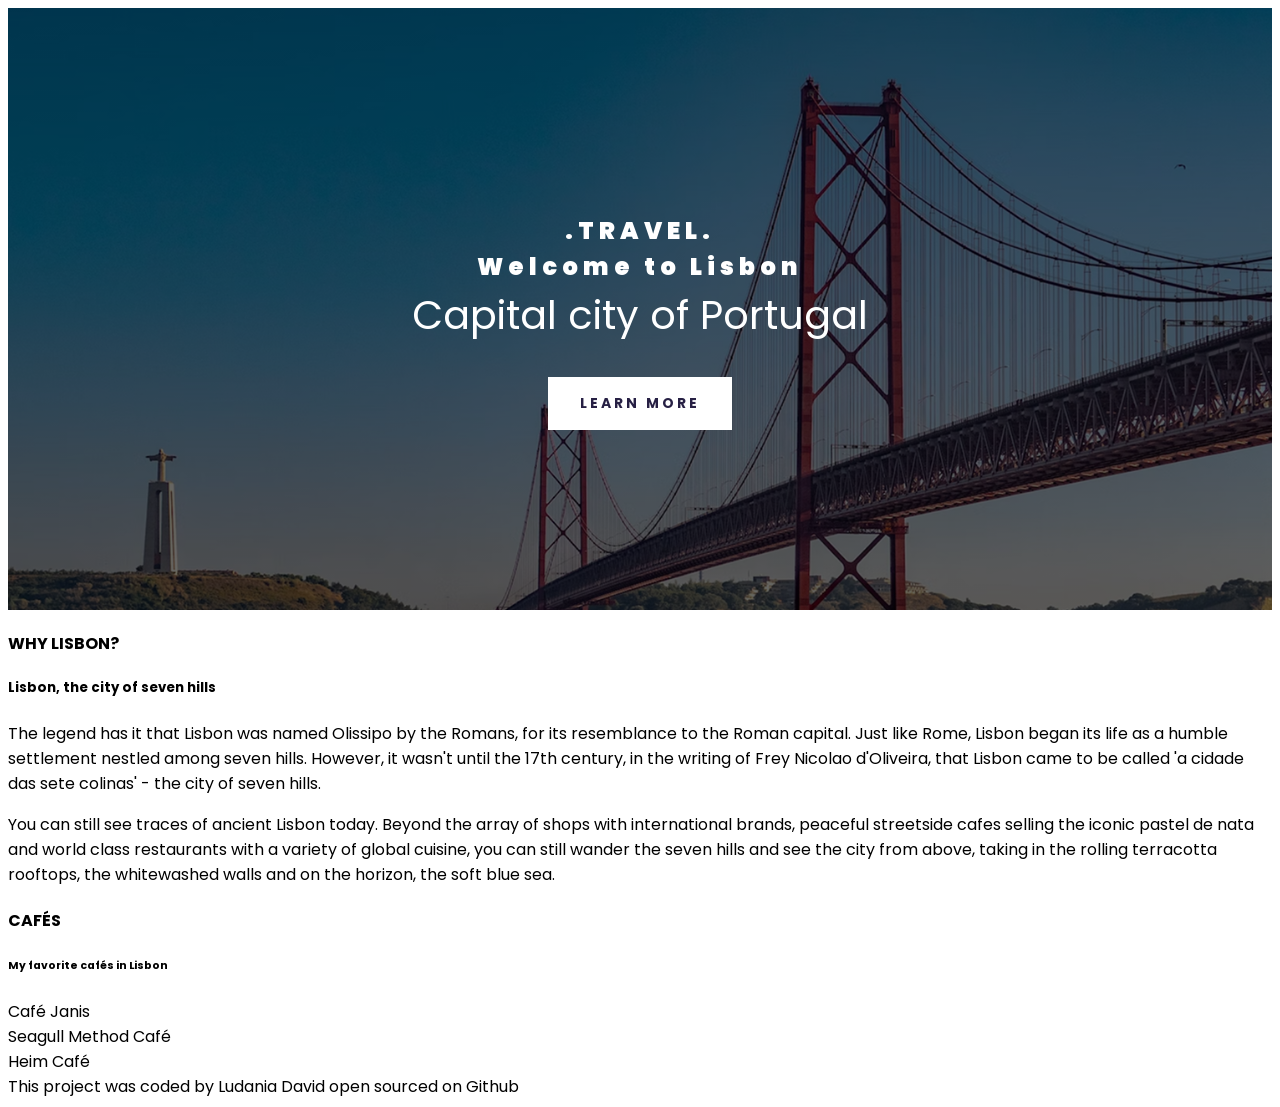
==== index.html @ 280c7b2f "header html and css" ====
<!doctype html>
<html lang="en">
  <head>
    <meta charset="UTF-8" />
    <meta name="viewport" content="width=device-width, initial-scale=1.0" />
    <link rel="preconnect" href="https://fonts.googleapis.com" />
    <link rel="preconnect" href="https://fonts.gstatic.com" crossorigin />
    <link
      href="https://fonts.googleapis.com/css2?family=Lobster+Two:ital,wght@0,400;0,700;1,400;1,700&family=Playfair+Display:ital,wght@0,400..900;1,400..900&family=Poppins:ital,wght@0,100;0,200;0,300;0,400;0,500;0,600;0,700;0,800;0,900;1,100;1,200;1,300;1,400;1,500;1,600;1,700;1,800;1,900&family=Roboto:ital,wght@0,100..900;1,100..900&display=swap"
      rel="stylesheet"
    />
    <link rel="stylesheet" href="src/styles.css" type="text/css" />
    <title>Travel to Porto</title>
  </head>
  <body>
    <div class="container">
      <header>
        <img src="" alt="" />
        <h2>.TRAVEL.</h2>
        <h1>Welcome to Lisbon</h1>
        <h3>Capital city of Portugal</h3>
        <a href="#more">LEARN MORE</a>
      </header>

      <div class="informations">
        <div class="information-img"></div>
        <h4>WHY LISBON?</h4>
        <h5>Lisbon, the city of seven hills</h5>
        <p>
          The legend has it that Lisbon was named Olissipo by the Romans, for
          its resemblance to the Roman capital. Just like Rome, Lisbon began its
          life as a humble settlement nestled among seven hills. However, it
          wasn't until the 17th century, in the writing of Frey Nicolao
          d'Oliveira, that Lisbon came to be called 'a cidade das sete colinas'
          - the city of seven hills.
        </p>
        <p>
          You can still see traces of ancient Lisbon today. Beyond the array of
          shops with international brands, peaceful streetside cafes selling the
          iconic pastel de nata and world class restaurants with a variety of
          global cuisine, you can still wander the seven hills and see the city
          from above, taking in the rolling terracotta rooftops, the whitewashed
          walls and on the horizon, the soft blue sea.
        </p>
      </div>
      <div class="places">
        <h4>CAFÉS</h4>
        <h6>My favorite cafés in Lisbon</h6>
        <div class="card">Café Janis</div>
        <div class="card">Seagull Method Café</div>
        <div class="card">Heim Café</div>
      </div>
      <footer>
        This project was coded by Ludania David
        <a href="https://github.com/Ludania-prog/Travel-project"></a> open
        sourced on Github
      </footer>
    </div>
  </body>
</html>
---- src/styles.css ----
body {
  font-family: "Poppins", sans-serif;
}

.container {
  max-width: 1400px;
  margin: 0 auto;
}

header {
  background-image:
    linear-gradient(rgba(0, 0, 0, 0.6), rgba(0, 0, 0, 0.6)),
    url("images/headerimg.png");
  background-repeat: no-repeat;
  background-size: cover;
  color: white;
  text-align: center;
  padding: 180px;
}

header h2 {
  font-weight: 900;
  font-size: 24px;
  line-height: 1.5;
  letter-spacing: 5px;
  text-align: center;
  margin: 0;
}

header h1 {
  font-weight: 900;
  font-size: 24px;
  line-height: 1.5;
  letter-spacing: 5px;
  text-align: center;
  margin: 0;
}

header h3 {
  font-weight: 400;
  font-style: Regular;
  font-size: 40px;
  line-height: 1.5;
  letter-spacing: 0%;
  text-align: center;
  margin: 0;
}
header a {
  font-weight: 700;
  font-size: 14px;
  line-height: 1.5;

  text-align: center;
  letter-spacing: 3px;
  margin-top: 32px;
  display: inline-block;
  background: white;
  text-decoration: none;
  color: #272044;
  padding: 16px 32px;
}

@media (max-width: 800px) {
  header {
    padding: 60px 0;
  }
  header h1 {
    font-size: 48px;
  }
  header h3 {
    font-size: 20px;
  }

  header h2 {
    font-size: 12px;
  }
}
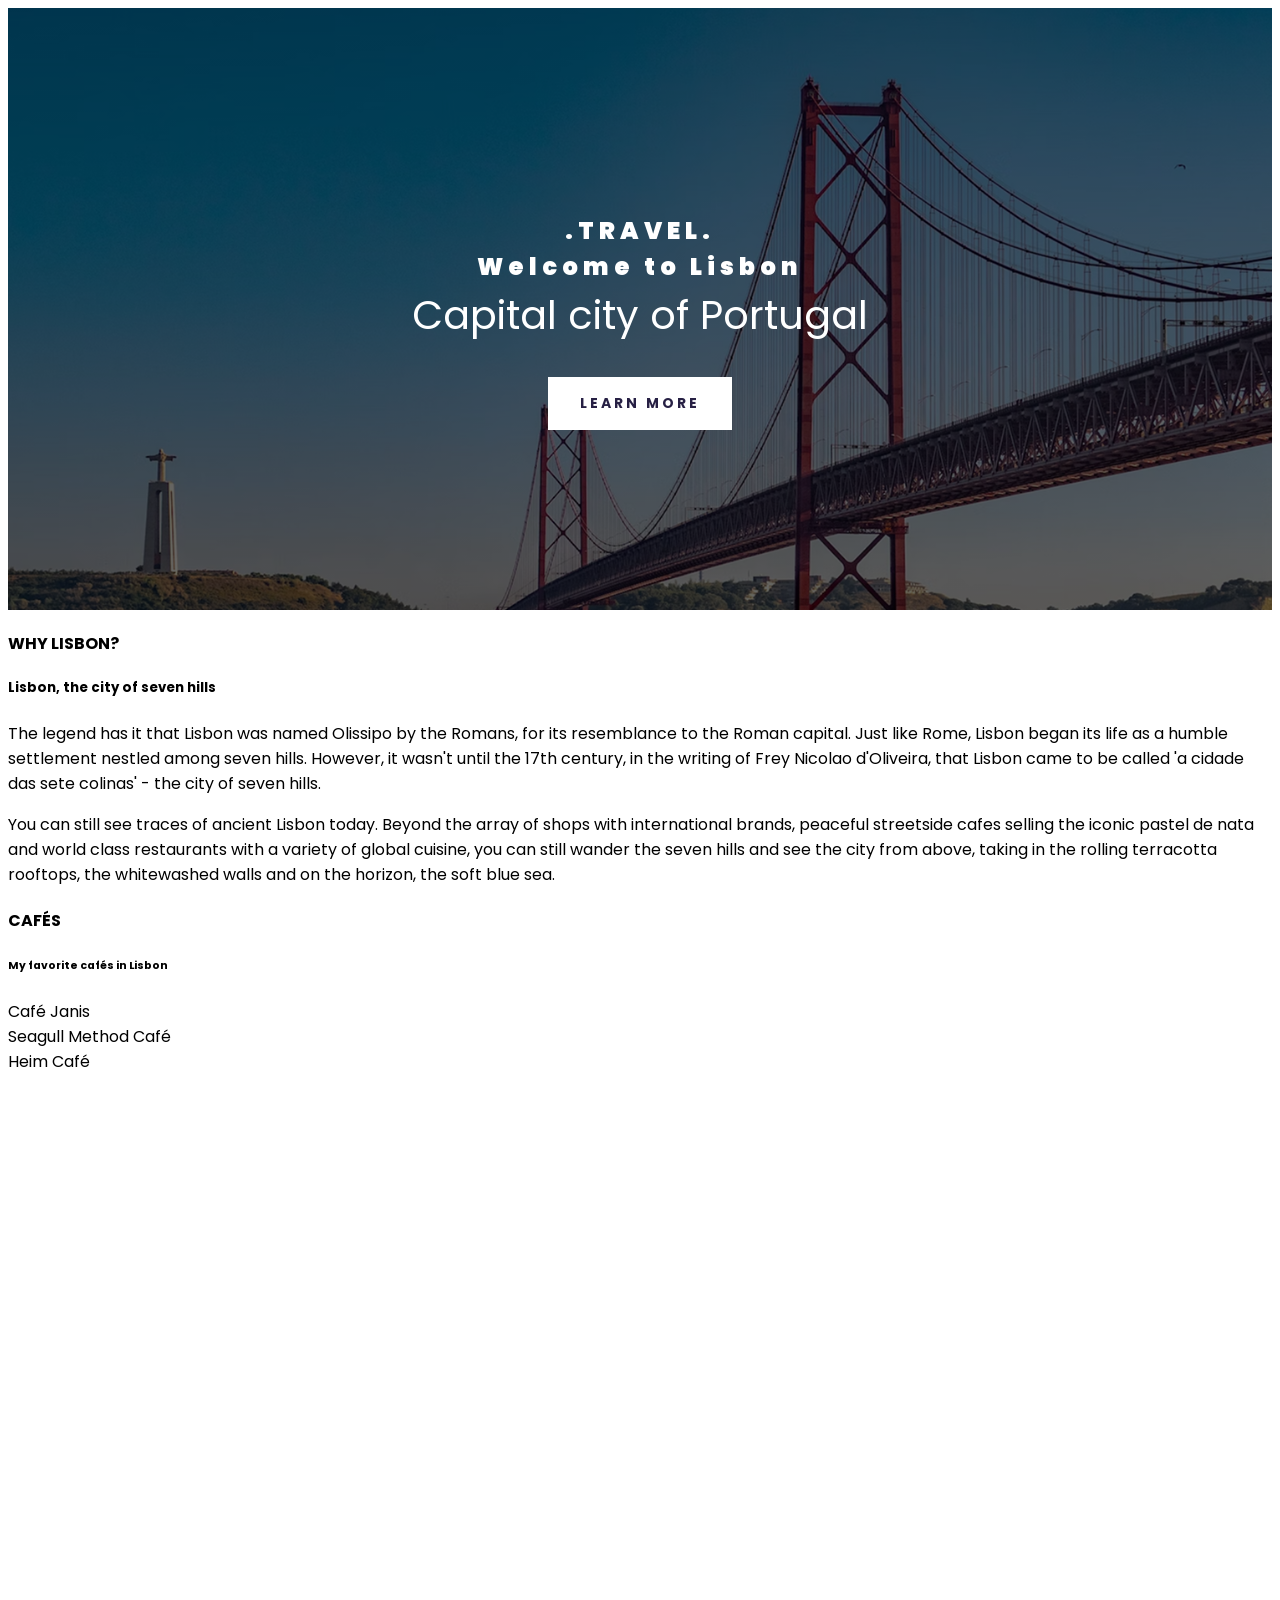
==== commit 7b6b97eb: "addes the footer" ====
--- a/index.html
+++ b/index.html
@@ -51,9 +51,52 @@
         <div class="card">Heim Café</div>
       </div>
       <footer>
-        This project was coded by Ludania David
-        <a href="https://github.com/Ludania-prog/Travel-project"></a> open
-        sourced on Github
+        <section>
+          <div>
+            <h3>More about Lisbon</h3>
+            <ul>
+              <li>
+                <a
+                  href="https://www.aeroportolisboa.pt/pt/lis/home"
+                  target="_blank"
+                  rel="noopener noreferrer"
+                ></a>
+                Lisbon Airport website
+              </li>
+              <li>
+                <a
+                  href="https://www.google.com/maps/search/Lisbon,Portugal"
+                  target="_blank"
+                  rel="noopener noreferrer"
+                ></a>
+                Map of Lisbon
+              </li>
+              <li>
+                <a href="https://www.metrolisboa.pt/en/buy/"></a>Public
+                transport map
+              </li>
+            </ul>
+          </div>
+          <div>
+            <h3>About me</h3>
+            <p>
+              Hi! My name is Ludania and I've been living in Lisbon for several
+              years. I'm very fond of the city. I created this page as part of a
+              project for SheCodes Responsive to develop my coding skills.
+            </p>
+          </div>
+          <div>
+            <h3>About this website</h3>
+            <p>
+              I created this page as part of a project for SheCodes Responsive
+              to develop my coding skills.
+            </p>
+          </div>
+
+          This project was coded by Ludania David
+          <a href="https://github.com/Ludania-prog/Travel-project"></a> open
+          sourced on Github
+        </section>
       </footer>
     </div>
   </body>
--- a/src/styles.css
+++ b/src/styles.css
@@ -5,6 +5,10 @@
 .container {
   max-width: 1400px;
   margin: 0 auto;
+}
+.grid {
+  display: grid;
+  grid-template-columns: 1fr 2fr 2fr;
 }
 
 header {
@@ -60,7 +64,52 @@
   padding: 16px 32px;
 }
 
-@media (max-width: 800px) {
+section {
+  max-width: 1200px;
+  margin: 0 auto;
+}
+
+footer {
+  color: white;
+  background-image: linear-gradient(
+      rgba(39, 32, 68, 0.9),
+      rgba(39, 32, 68, 0.9)
+    )
+    url("/src/images/footerimg.png");
+  background-repeat: no-repeat;
+  background-size: cover;
+  padding: 100px 0;
+}
+
+footer h3 {
+  font-weight: 700;
+  font-style: Bold;
+  font-size: 20px;
+  line-height: 1.5;
+}
+footer p {
+  font-weight: 400;
+  font-size: 16px;
+  line-height: 100%;
+  opacity: 0.9;
+  margin: 28px;
+}
+
+footer ul {
+  padding: 0;
+}
+
+footer li {
+  list-style: none;
+  margin: 0;
+  padding: 0;
+}
+footer a {
+  color: white;
+  opacity: 0.7;
+}
+
+@media (max-width: 960px) {
   header {
     padding: 60px 0;
   }
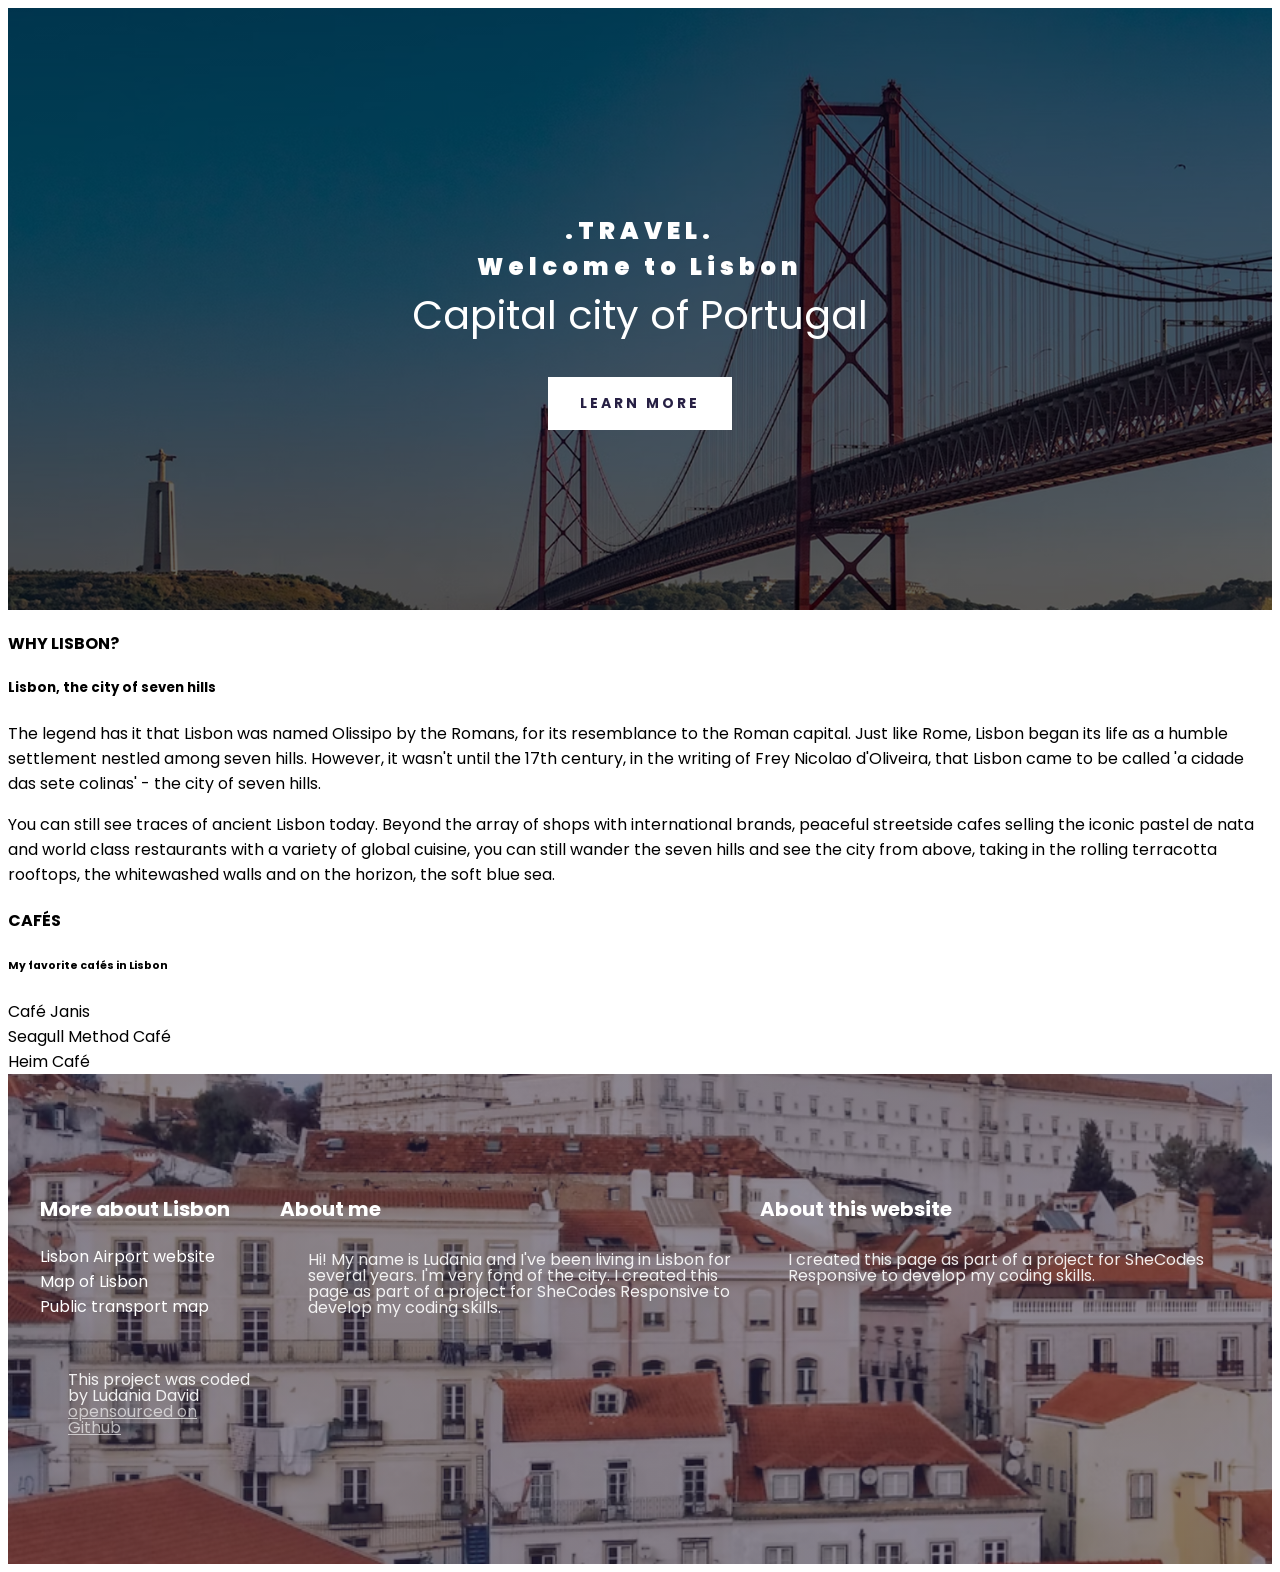
==== commit 50c6cad5: "added a footer" ====
--- a/index.html
+++ b/index.html
@@ -51,7 +51,7 @@
         <div class="card">Heim Café</div>
       </div>
       <footer>
-        <section>
+        <section class="grid">
           <div>
             <h3>More about Lisbon</h3>
             <ul>
@@ -93,9 +93,12 @@
             </p>
           </div>
 
-          This project was coded by Ludania David
-          <a href="https://github.com/Ludania-prog/Travel-project"></a> open
-          sourced on Github
+          <p>
+            This project was coded by Ludania David
+            <a href="https://github.com/Ludania-prog/Travel-project"
+              >opensourced on Github</a
+            >
+          </p>
         </section>
       </footer>
     </div>
--- a/src/styles.css
+++ b/src/styles.css
@@ -71,11 +71,9 @@
 
 footer {
   color: white;
-  background-image: linear-gradient(
-      rgba(39, 32, 68, 0.9),
-      rgba(39, 32, 68, 0.9)
-    )
-    url("/src/images/footerimg.png");
+  background-image:
+    linear-gradient(rgba(39, 32, 68, 0.5), rgba(39, 32, 68, 0.5)),
+    url("images/footerimg.png");
   background-repeat: no-repeat;
   background-size: cover;
   padding: 100px 0;
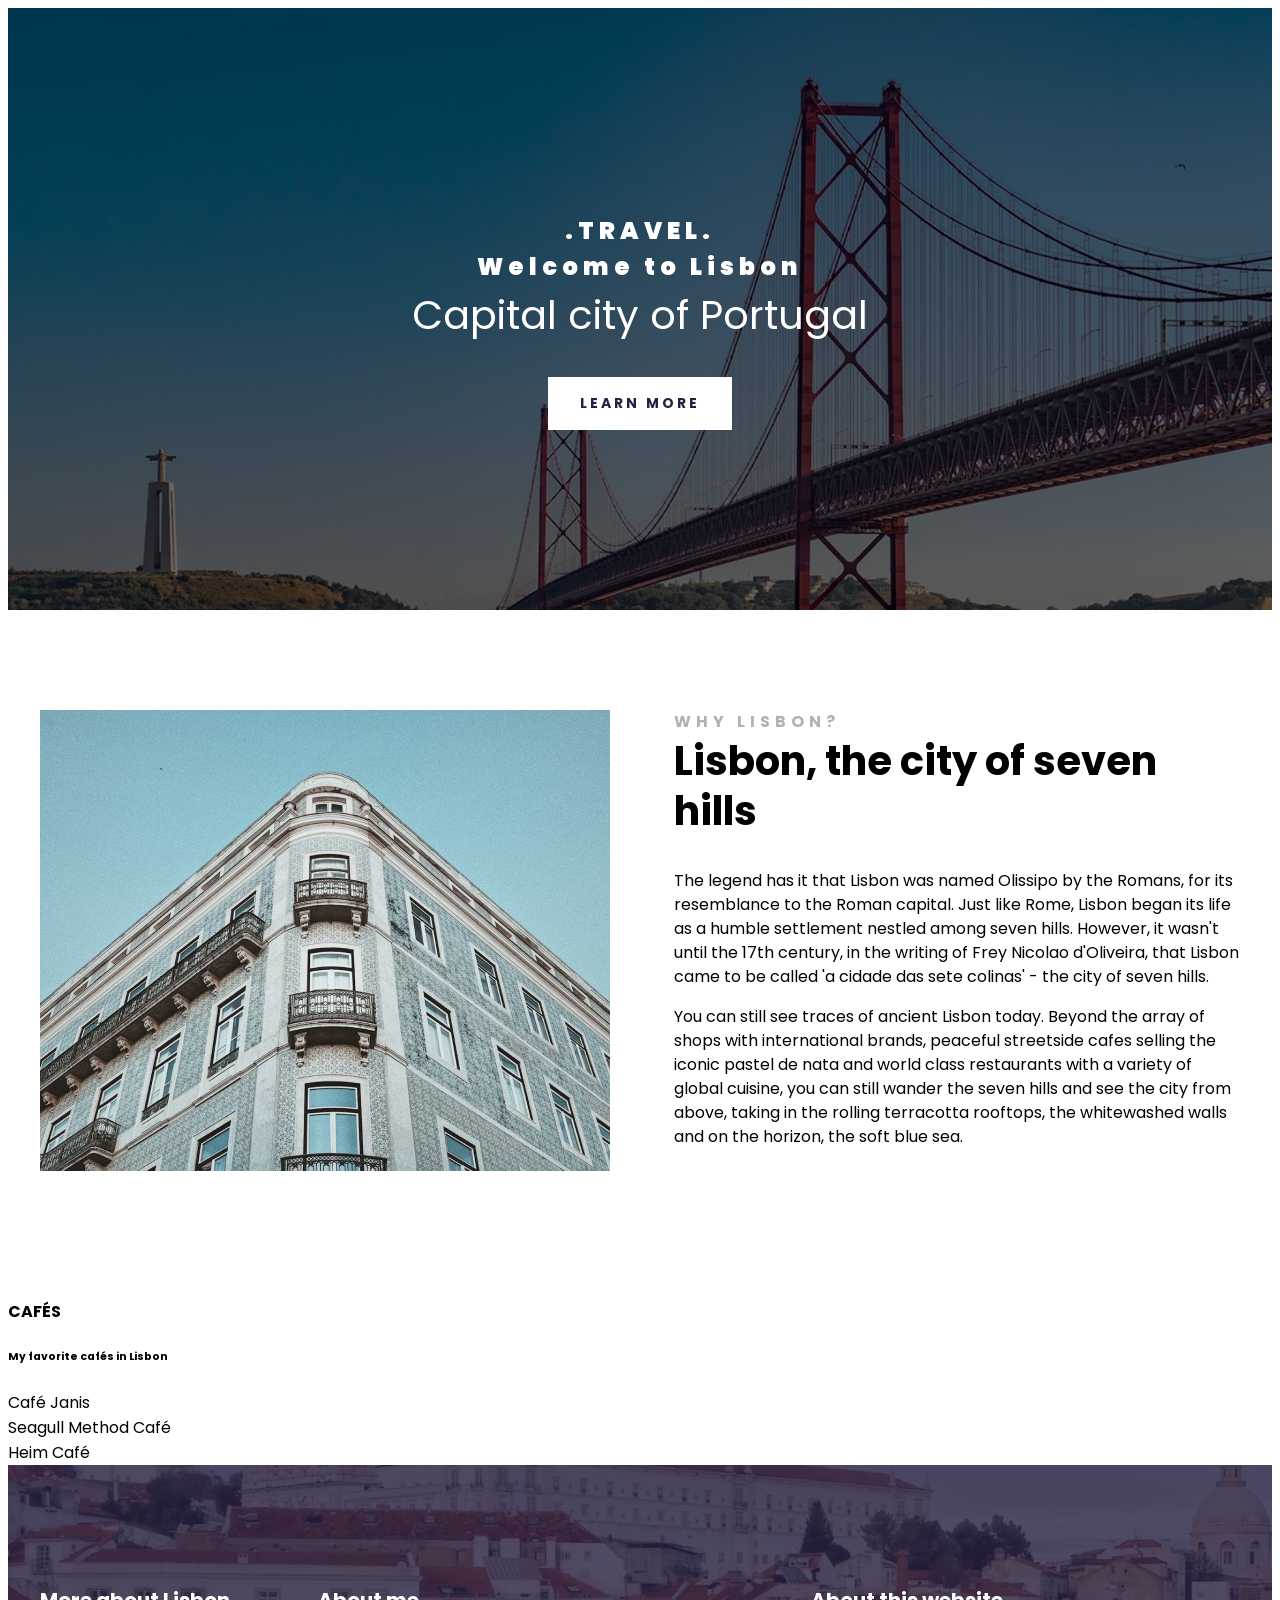
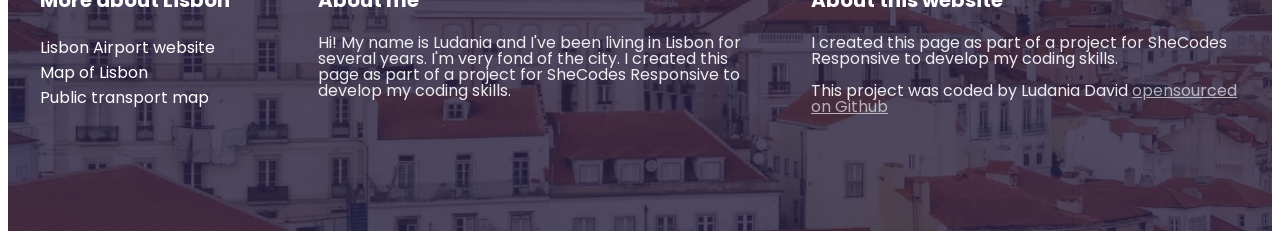
==== commit 266bc9ab: "added grids" ====
--- a/index.html
+++ b/index.html
@@ -22,27 +22,35 @@
         <a href="#more">LEARN MORE</a>
       </header>
 
-      <div class="informations">
-        <div class="information-img"></div>
-        <h4>WHY LISBON?</h4>
-        <h5>Lisbon, the city of seven hills</h5>
-        <p>
-          The legend has it that Lisbon was named Olissipo by the Romans, for
-          its resemblance to the Roman capital. Just like Rome, Lisbon began its
-          life as a humble settlement nestled among seven hills. However, it
-          wasn't until the 17th century, in the writing of Frey Nicolao
-          d'Oliveira, that Lisbon came to be called 'a cidade das sete colinas'
-          - the city of seven hills.
-        </p>
-        <p>
-          You can still see traces of ancient Lisbon today. Beyond the array of
-          shops with international brands, peaceful streetside cafes selling the
-          iconic pastel de nata and world class restaurants with a variety of
-          global cuisine, you can still wander the seven hills and see the city
-          from above, taking in the rolling terracotta rooftops, the whitewashed
-          walls and on the horizon, the soft blue sea.
-        </p>
-      </div>
+      <main>
+        <section class="grid grid-2-columns">
+          <div>
+            <img src="src/images/Rectangle 117.png" alt="Lisbon image" />
+          </div>
+          <div>
+            <h3>WHY LISBON?</h3>
+            <h2>Lisbon, the city of seven hills</h2>
+            <p>
+              The legend has it that Lisbon was named Olissipo by the Romans,
+              for its resemblance to the Roman capital. Just like Rome, Lisbon
+              began its life as a humble settlement nestled among seven hills.
+              However, it wasn't until the 17th century, in the writing of Frey
+              Nicolao d'Oliveira, that Lisbon came to be called 'a cidade das
+              sete colinas' - the city of seven hills.
+            </p>
+            <p>
+              You can still see traces of ancient Lisbon today. Beyond the array
+              of shops with international brands, peaceful streetside cafes
+              selling the iconic pastel de nata and world class restaurants with
+              a variety of global cuisine, you can still wander the seven hills
+              and see the city from above, taking in the rolling terracotta
+              rooftops, the whitewashed walls and on the horizon, the soft blue
+              sea.
+            </p>
+          </div>
+        </section>
+      </main>
+
       <div class="places">
         <h4>CAFÉS</h4>
         <h6>My favorite cafés in Lisbon</h6>
@@ -51,7 +59,7 @@
         <div class="card">Heim Café</div>
       </div>
       <footer>
-        <section class="grid">
+        <section class="grid grid-3-columns-whith-first-narrow">
           <div>
             <h3>More about Lisbon</h3>
             <ul>
@@ -91,14 +99,14 @@
               I created this page as part of a project for SheCodes Responsive
               to develop my coding skills.
             </p>
+
+            <p>
+              This project was coded by Ludania David
+              <a href="https://github.com/Ludania-prog/Travel-project"
+                >opensourced on Github</a
+              >
+            </p>
           </div>
-
-          <p>
-            This project was coded by Ludania David
-            <a href="https://github.com/Ludania-prog/Travel-project"
-              >opensourced on Github</a
-            >
-          </p>
         </section>
       </footer>
     </div>
--- a/src/styles.css
+++ b/src/styles.css
@@ -8,7 +8,21 @@
 }
 .grid {
   display: grid;
+  grid-gap: 64px;
+}
+
+.grid-2-columns {
+  grid-template-columns: auto auto;
+}
+
+.grid-3-columns-whith-first-narrow {
   grid-template-columns: 1fr 2fr 2fr;
+}
+
+section {
+  max-width: 1200px;
+  margin: 0 auto;
+  padding: 100px 0;
 }
 
 header {
@@ -64,19 +78,53 @@
   padding: 16px 32px;
 }
 
+main {
+  background-color: white;
+}
+
+main h2 {
+  font-weight: 700;
+  font-style: Bold;
+  font-size: 40px;
+  line-height: 50px;
+  margin-top: 2px;
+}
+
+main h3 {
+  font-weight: 700;
+  font-style: Bold;
+  font-size: 16px;
+  line-height: 1.5;
+  letter-spacing: 5px;
+  opacity: 0.3;
+  margin-top: 0;
+  margin-bottom: 0;
+}
+main p {
+  font-family: Poppins;
+  font-weight: 400;
+  font-style: Regular;
+  font-size: 16px;
+  line-height: 1.5;
+}
+
+.img-responsive {
+  max-width: 100%;
+}
+
 section {
   max-width: 1200px;
   margin: 0 auto;
+  padding: 100px 0;
 }
 
 footer {
   color: white;
   background-image:
-    linear-gradient(rgba(39, 32, 68, 0.5), rgba(39, 32, 68, 0.5)),
+    linear-gradient(rgba(39, 32, 68, 0.8), rgba(39, 32, 68, 0.8)),
     url("images/footerimg.png");
   background-repeat: no-repeat;
   background-size: cover;
-  padding: 100px 0;
 }
 
 footer h3 {
@@ -90,7 +138,6 @@
   font-size: 16px;
   line-height: 100%;
   opacity: 0.9;
-  margin: 28px;
 }
 
 footer ul {
@@ -121,4 +168,15 @@
   header h2 {
     font-size: 12px;
   }
+  .grid {
+    grid-template-columns: 1fr;
+    grid-gap: 32px;
+  }
+  .img-responsive {
+    max-width: 100%;
+    margin: 0 auto;
+  }
+  section {
+    padding: 30px;
+  }
 }
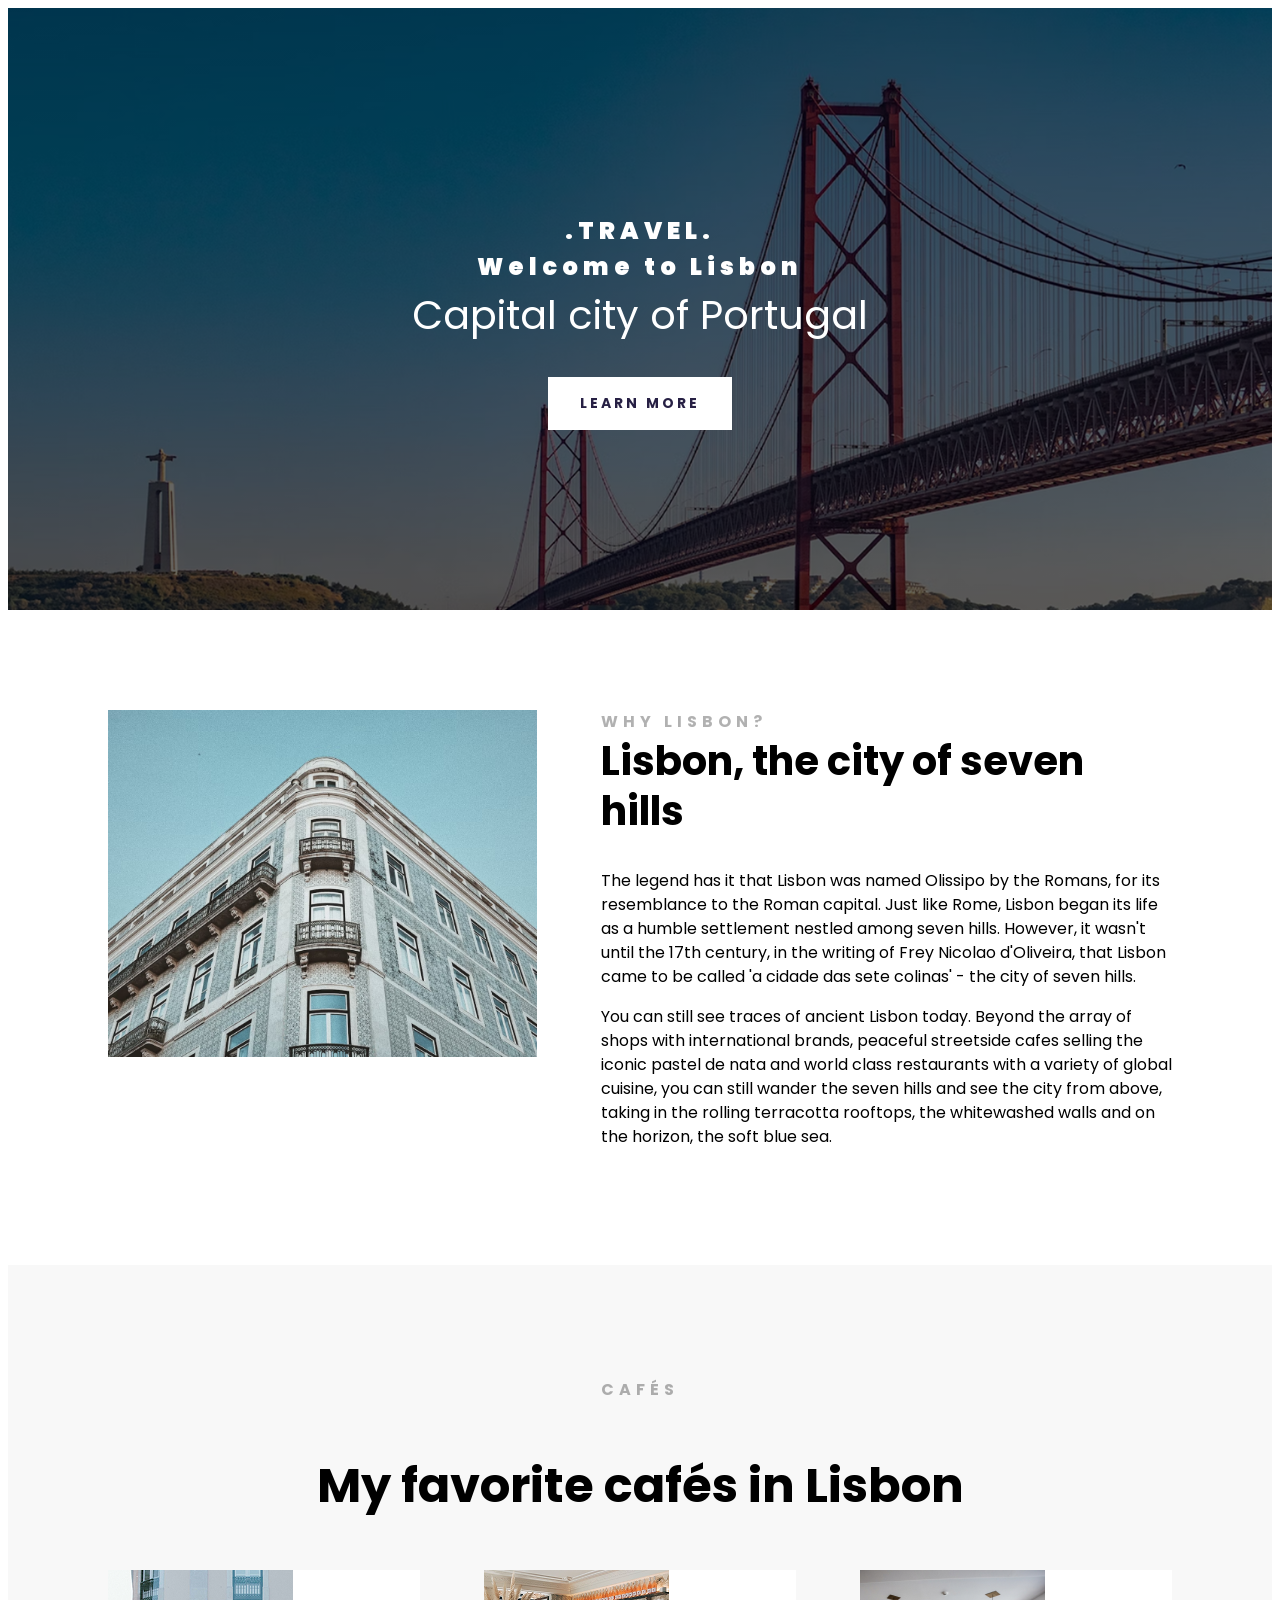
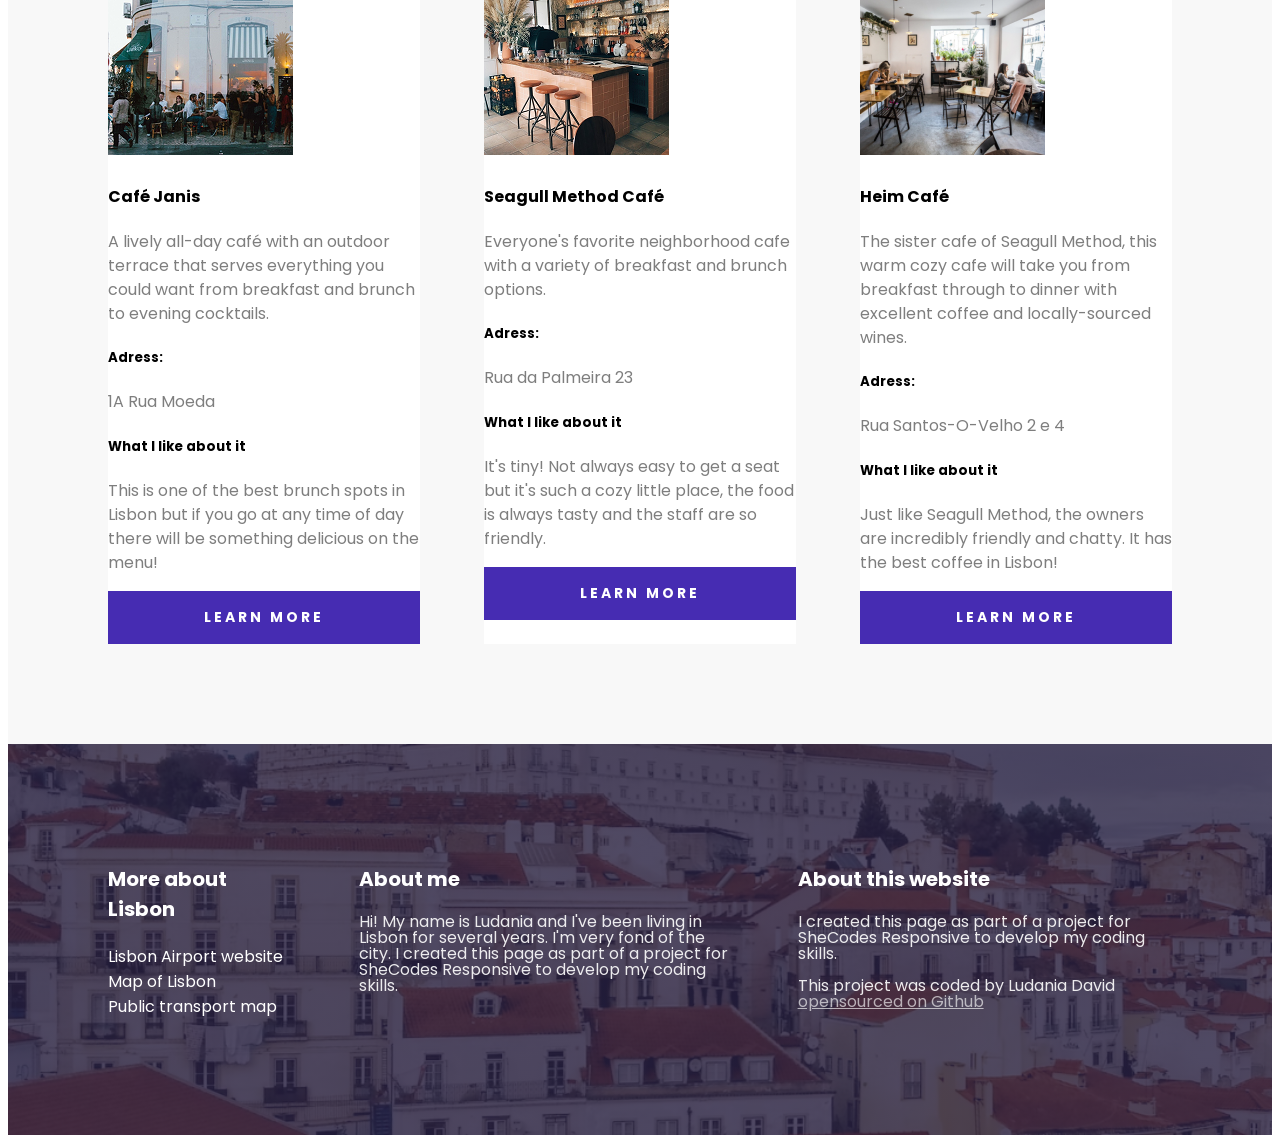
==== commit 7418c297: "card first commit" ====
--- a/index.html
+++ b/index.html
@@ -25,7 +25,11 @@
       <main>
         <section class="grid grid-2-columns">
           <div>
-            <img src="src/images/Rectangle 117.png" alt="Lisbon image" />
+            <img
+              class="img-responsive"
+              src="src/images/Rectangle 117.png"
+              alt="Lisbon image"
+            />
           </div>
           <div>
             <h3>WHY LISBON?</h3>
@@ -50,14 +54,76 @@
           </div>
         </section>
       </main>
+      <section class="secundary">
+        <h2 class="text-center">CAFÉS</h2>
+        <h3 class="text-center">My favorite cafés in Lisbon</h3>
+        <div class="grid grid-3-columns">
+          <div class="card">
+            <img
+              class="img-responsive"
+              src="/src/images/cafe/mf1img.png"
+              alt="Café Janis"
+            />
+            <h4>Café Janis</h4>
+            <p>
+              A lively all-day café with an outdoor terrace that serves
+              everything you could want from breakfast and brunch to evening
+              cocktails.
+            </p>
+            <h5>Adress:</h5>
+            <p>1A Rua Moeda</p>
+            <h5>What I like about it</h5>
+            <p>
+              This is one of the best brunch spots in Lisbon but if you go at
+              any time of day there will be something delicious on the menu!
+            </p>
+            <a href="" class="btn">Learn more</a>
+          </div>
+          <div class="card">
+            <img
+              class="img-responsive"
+              src="/src/images/cafe/mf2img.png"
+              alt="Seagull Method Café"
+            />
+            <h4>Seagull Method Café</h4>
+            <p>
+              Everyone's favorite neighborhood cafe with a variety of breakfast
+              and brunch options.
+            </p>
+            <h5>Adress:</h5>
+            <p>Rua da Palmeira 23</p>
+            <h5>What I like about it</h5>
+            <p>
+              It's tiny! Not always easy to get a seat but it's such a cozy
+              little place, the food is always tasty and the staff are so
+              friendly.
+            </p>
+            <a href="" class="btn">Learn more</a>
+          </div>
+          <div class="card">
+            <img
+              class="img-responsive"
+              src="/src/images/cafe/mf3img.png"
+              alt="Heim Café"
+            />
+            <h4>Heim Café</h4>
+            <p>
+              The sister cafe of Seagull Method, this warm cozy cafe will take
+              you from breakfast through to dinner with excellent coffee and
+              locally-sourced wines.
+            </p>
+            <h5>Adress:</h5>
+            <p>Rua Santos-O-Velho 2 e 4</p>
+            <h5>What I like about it</h5>
+            <p>
+              Just like Seagull Method, the owners are incredibly friendly and
+              chatty. It has the best coffee in Lisbon!
+            </p>
+            <a href="" class="btn">Learn more</a>
+          </div>
+        </div>
+      </section>
 
-      <div class="places">
-        <h4>CAFÉS</h4>
-        <h6>My favorite cafés in Lisbon</h6>
-        <div class="card">Café Janis</div>
-        <div class="card">Seagull Method Café</div>
-        <div class="card">Heim Café</div>
-      </div>
       <footer>
         <section class="grid grid-3-columns-whith-first-narrow">
           <div>
--- a/src/styles.css
+++ b/src/styles.css
@@ -17,6 +17,9 @@
 
 .grid-3-columns-whith-first-narrow {
   grid-template-columns: 1fr 2fr 2fr;
+}
+.grid-3-columns {
+  grid-template-columns: 1fr 1fr 1fr;
 }
 
 section {
@@ -108,14 +111,88 @@
   line-height: 1.5;
 }
 
+main h4 {
+  font-weight: 700;
+  font-style: Bold;
+  font-size: 24px;
+  line-height: 1.5;
+}
+main h5 {
+  font-weight: 700;
+  font-style: Bold;
+  font-size: 13px;
+  line-height: 1.5;
+}
+
 .img-responsive {
   max-width: 100%;
 }
 
 section {
-  max-width: 1200px;
+  max-width: 100%;
   margin: 0 auto;
-  padding: 100px 0;
+  padding: 100px;
+}
+section.secundary {
+  background: #f8f8f8;
+}
+
+.secundary h2 {
+  font-weight: 700;
+  font-style: Bold;
+  font-size: 16px;
+  line-height: 1.5;
+  letter-spacing: 5px;
+  text-align: center;
+  opacity: 0.3;
+}
+
+.secundary h3 {
+  font-weight: 700;
+  font-style: Bold;
+  font-size: 48px;
+  line-height: 1.5;
+  letter-spacing: 0%;
+  text-align: center;
+}
+.text-center {
+  text-align: center;
+}
+
+.card {
+  background-color: white;
+  margin-top: 30px 0;
+}
+
+.card p {
+  font-weight: 400;
+  font-style: Regular;
+  font-size: 16px;
+  line-height: 1.5;
+  opacity: 0.5;
+}
+
+.btn {
+  display: block;
+  width: 306;
+  height: 53;
+  opacity: 1;
+  gap: 10px;
+  padding-top: 16px;
+  padding-right: 32px;
+  padding-bottom: 16px;
+  padding-left: 32px;
+  background: #462cb2;
+
+  color: white;
+  font-weight: 700;
+  font-style: Bold;
+  font-size: 14px;
+  line-height: 1.5;
+  letter-spacing: 3px;
+  text-align: center;
+  text-transform: uppercase;
+  text-decoration: none;
 }
 
 footer {
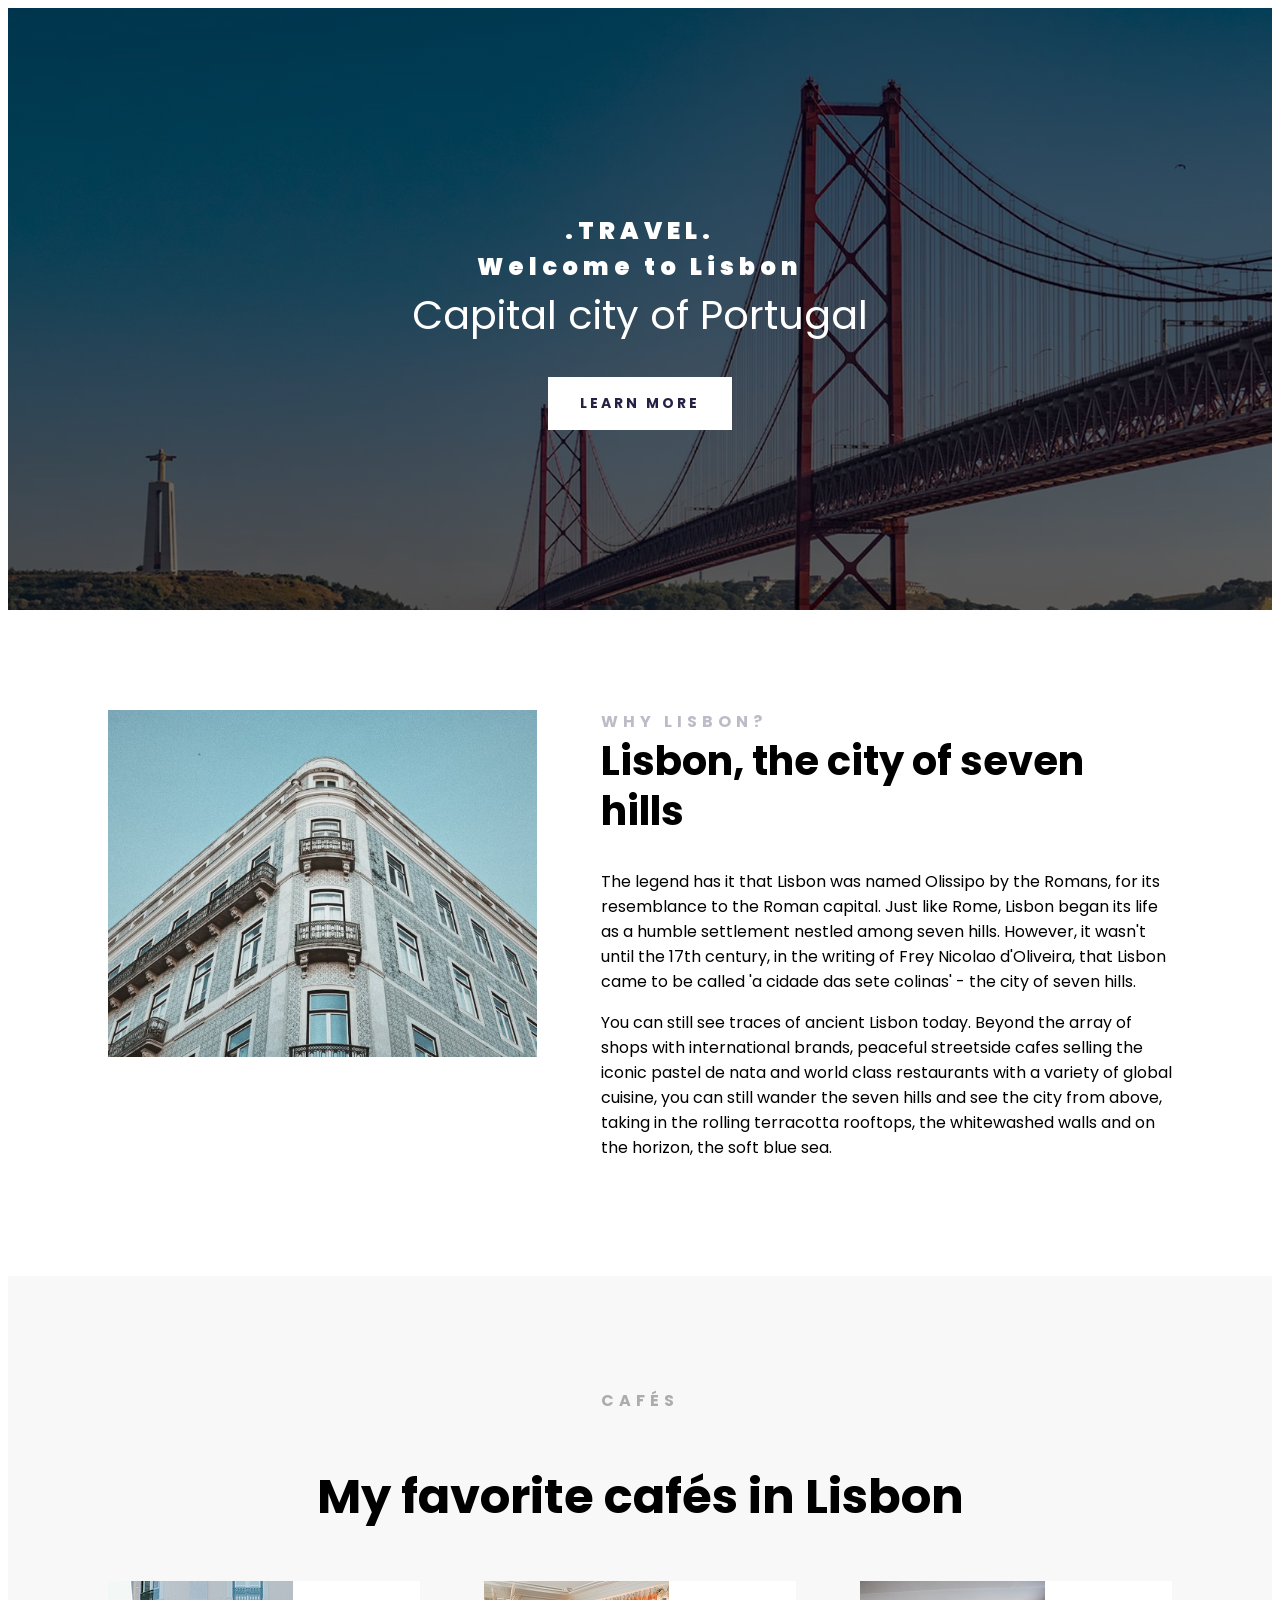
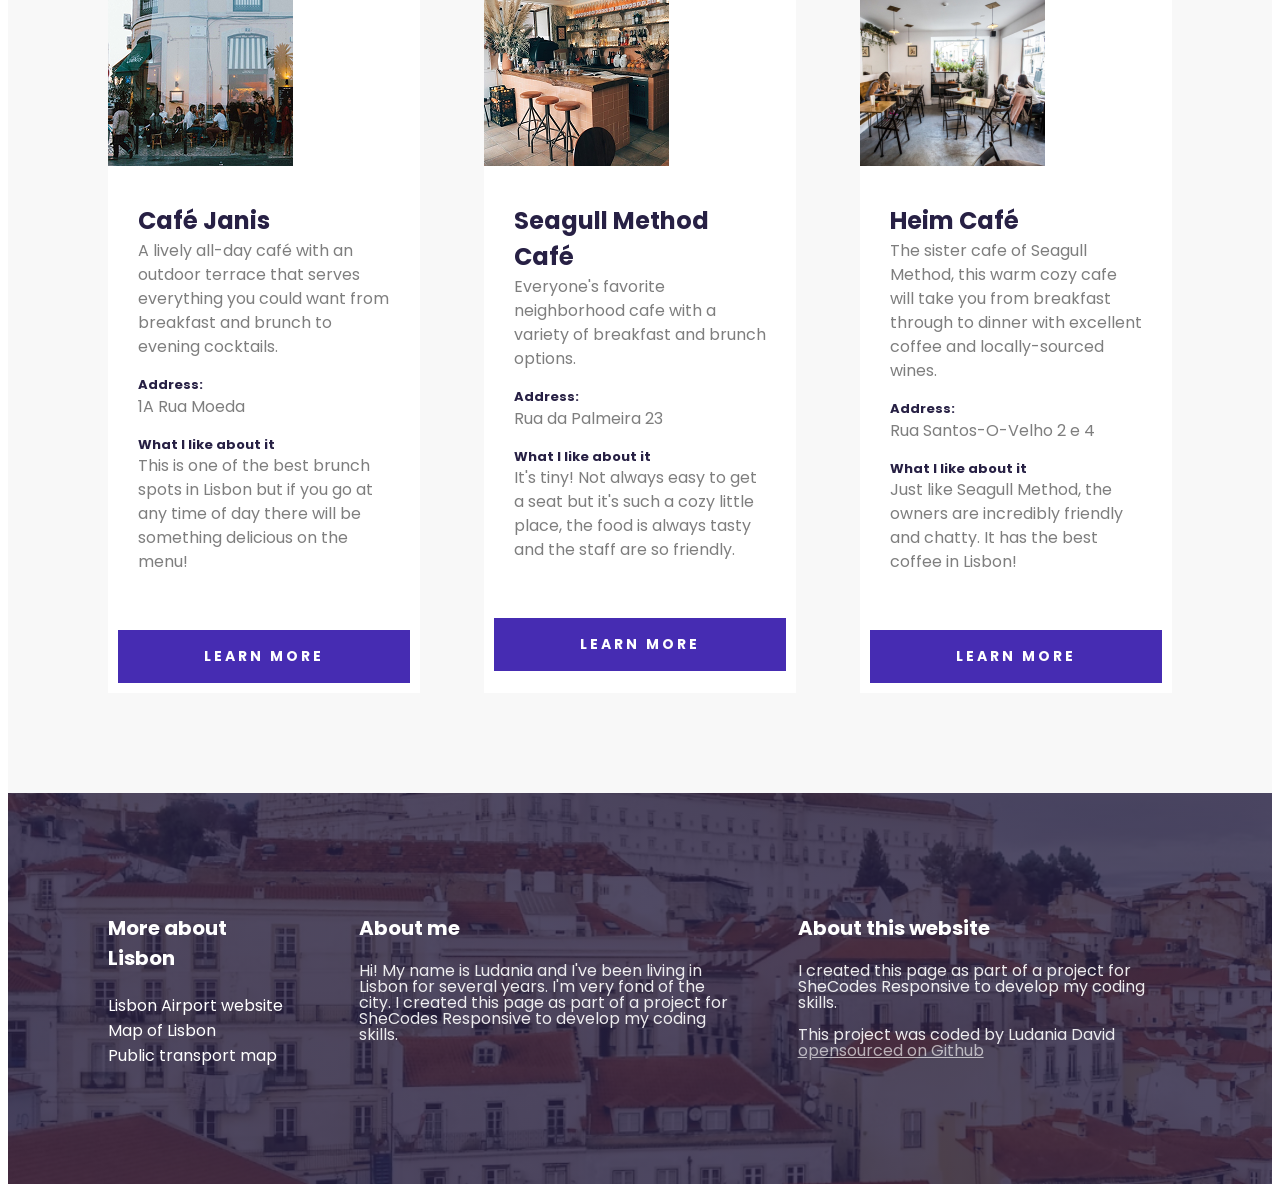
==== commit b1f41cf1: "added cards" ====
--- a/index.html
+++ b/index.html
@@ -57,69 +57,129 @@
       <section class="secundary">
         <h2 class="text-center">CAFÉS</h2>
         <h3 class="text-center">My favorite cafés in Lisbon</h3>
+
         <div class="grid grid-3-columns">
+          <!-- Card 1 -->
           <div class="card">
-            <img
-              class="img-responsive"
-              src="/src/images/cafe/mf1img.png"
-              alt="Café Janis"
-            />
-            <h4>Café Janis</h4>
-            <p>
-              A lively all-day café with an outdoor terrace that serves
-              everything you could want from breakfast and brunch to evening
-              cocktails.
-            </p>
-            <h5>Adress:</h5>
-            <p>1A Rua Moeda</p>
-            <h5>What I like about it</h5>
-            <p>
-              This is one of the best brunch spots in Lisbon but if you go at
-              any time of day there will be something delicious on the menu!
-            </p>
-            <a href="" class="btn">Learn more</a>
-          </div>
+            <div class="card-header">
+              <img
+                class="img-responsive"
+                src="/src/images/cafe/mf1img.png"
+                alt="Café Janis"
+              />
+            </div>
+
+            <div class="card-body">
+              <h4>Café Janis</h4>
+
+              <p>
+                A lively all-day café with an outdoor terrace that serves
+                everything you could want from breakfast and brunch to evening
+                cocktails.
+              </p>
+
+              <h5>Address:</h5>
+              <p>1A Rua Moeda</p>
+
+              <h5>What I like about it</h5>
+
+              <p>
+                This is one of the best brunch spots in Lisbon but if you go at
+                any time of day there will be something delicious on the menu!
+              </p>
+            </div>
+
+            <div class="card-footer">
+              <a
+                href="https://maps.app.goo.gl/b3M62j7sRG9J6438A"
+                class="btn"
+                target="_blank"
+              >
+                Learn more
+              </a>
+            </div>
+          </div>
+
+          <!-- Card 2 -->
           <div class="card">
-            <img
-              class="img-responsive"
-              src="/src/images/cafe/mf2img.png"
-              alt="Seagull Method Café"
-            />
-            <h4>Seagull Method Café</h4>
-            <p>
-              Everyone's favorite neighborhood cafe with a variety of breakfast
-              and brunch options.
-            </p>
-            <h5>Adress:</h5>
-            <p>Rua da Palmeira 23</p>
-            <h5>What I like about it</h5>
-            <p>
-              It's tiny! Not always easy to get a seat but it's such a cozy
-              little place, the food is always tasty and the staff are so
-              friendly.
-            </p>
-            <a href="" class="btn">Learn more</a>
-          </div>
+            <div class="card-header">
+              <img
+                class="img-responsive"
+                src="/src/images/cafe/mf2img.png"
+                alt="Seagull Method Café"
+              />
+            </div>
+
+            <div class="card-body">
+              <h4>Seagull Method Café</h4>
+
+              <p>
+                Everyone's favorite neighborhood cafe with a variety of
+                breakfast and brunch options.
+              </p>
+
+              <h5>Address:</h5>
+              <p>Rua da Palmeira 23</p>
+
+              <h5>What I like about it</h5>
+
+              <p>
+                It's tiny! Not always easy to get a seat but it's such a cozy
+                little place, the food is always tasty and the staff are so
+                friendly.
+              </p>
+            </div>
+
+            <div class="card-footer">
+              <a
+                href="https://maps.app.goo.gl/ssx5ggxaLJpM7ZsB7"
+                class="btn"
+                target="_blank"
+              >
+                Learn more
+              </a>
+            </div>
+          </div>
+
+          <!-- Card 3 -->
           <div class="card">
-            <img
-              class="img-responsive"
-              src="/src/images/cafe/mf3img.png"
-              alt="Heim Café"
-            />
-            <h4>Heim Café</h4>
-            <p>
-              The sister cafe of Seagull Method, this warm cozy cafe will take
-              you from breakfast through to dinner with excellent coffee and
-              locally-sourced wines.
-            </p>
-            <h5>Adress:</h5>
-            <p>Rua Santos-O-Velho 2 e 4</p>
-            <h5>What I like about it</h5>
-            <p>
-              Just like Seagull Method, the owners are incredibly friendly and
-              chatty. It has the best coffee in Lisbon!
-            </p>
-            <a href="" class="btn">Learn more</a>
+            <div class="card-header">
+              <img
+                class="img-responsive"
+                src="/src/images/cafe/mf3img.png"
+                alt="Heim Café"
+              />
+            </div>
+
+            <div class="card-body">
+              <h4>Heim Café</h4>
+
+              <p>
+                The sister cafe of Seagull Method, this warm cozy cafe will take
+                you from breakfast through to dinner with excellent coffee and
+                locally-sourced wines.
+              </p>
+
+              <h5>Address:</h5>
+              <p>Rua Santos-O-Velho 2 e 4</p>
+
+              <h5>What I like about it</h5>
+
+              <p>
+                Just like Seagull Method, the owners are incredibly friendly and
+                chatty. It has the best coffee in Lisbon!
+              </p>
+            </div>
+
+            <div class="card-footer">
+              <a
+                href="https://maps.app.goo.gl/6PdKpUakdPmL7gz67"
+                class="btn"
+                target="_blank"
+              >
+                Learn more
+              </a>
+            </div>
           </div>
         </div>
       </section>
--- a/src/styles.css
+++ b/src/styles.css
@@ -102,26 +102,38 @@
   opacity: 0.3;
   margin-top: 0;
   margin-bottom: 0;
-}
-main p {
+  color: #272044;
+}
+.card p {
   font-family: Poppins;
   font-weight: 400;
   font-style: Regular;
   font-size: 16px;
   line-height: 1.5;
-}
-
-main h4 {
+  margin-top: 0;
+}
+
+.card h4 {
   font-weight: 700;
   font-style: Bold;
   font-size: 24px;
   line-height: 1.5;
-}
-main h5 {
+  color: #272044;
+  margin-top: 0;
+  margin-bottom: 0;
+}
+.card h5 {
   font-weight: 700;
   font-style: Bold;
   font-size: 13px;
   line-height: 1.5;
+  color: #272044;
+  margin-bottom: 0px;
+  margin-top: 0px;
+}
+
+.card-footer {
+  padding: 10px;
 }
 
 .img-responsive {
@@ -162,6 +174,10 @@
 .card {
   background-color: white;
   margin-top: 30px 0;
+}
+
+.card-body {
+  padding: 30px;
 }
 
 .card p {
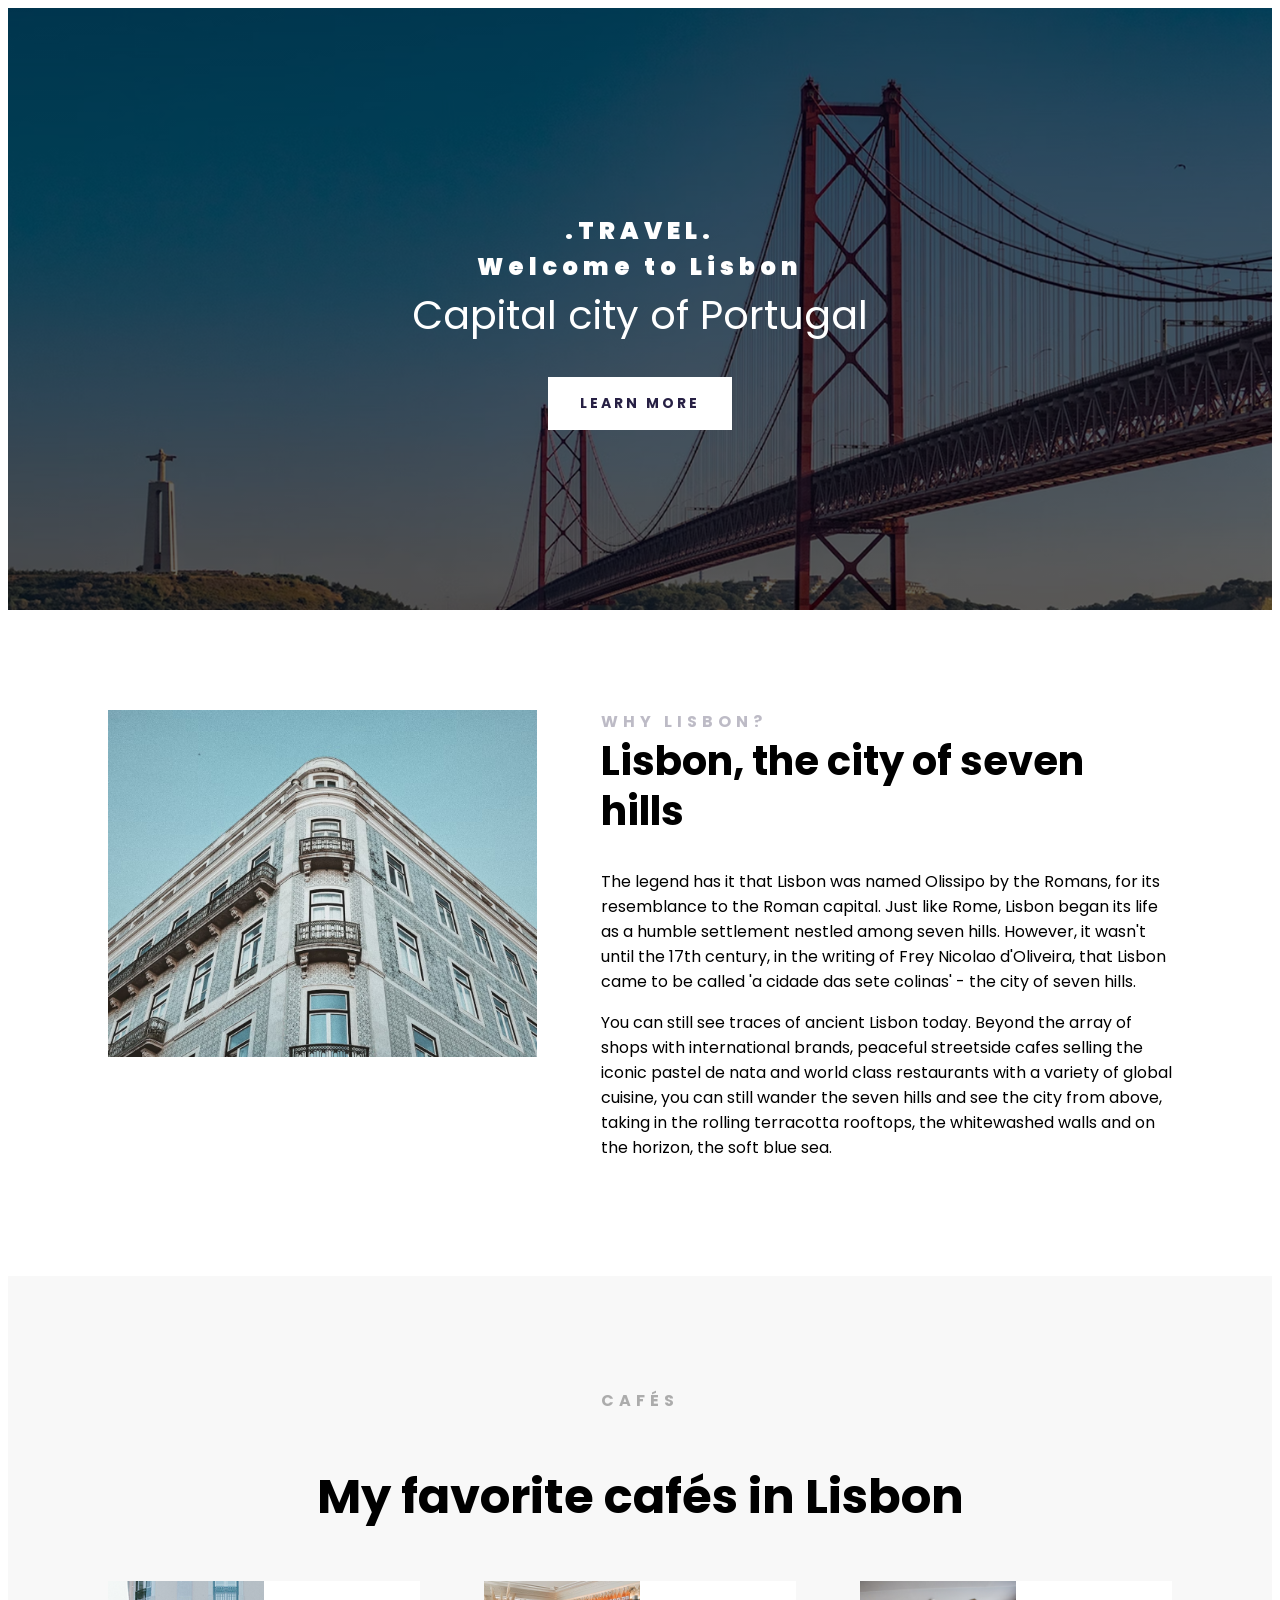
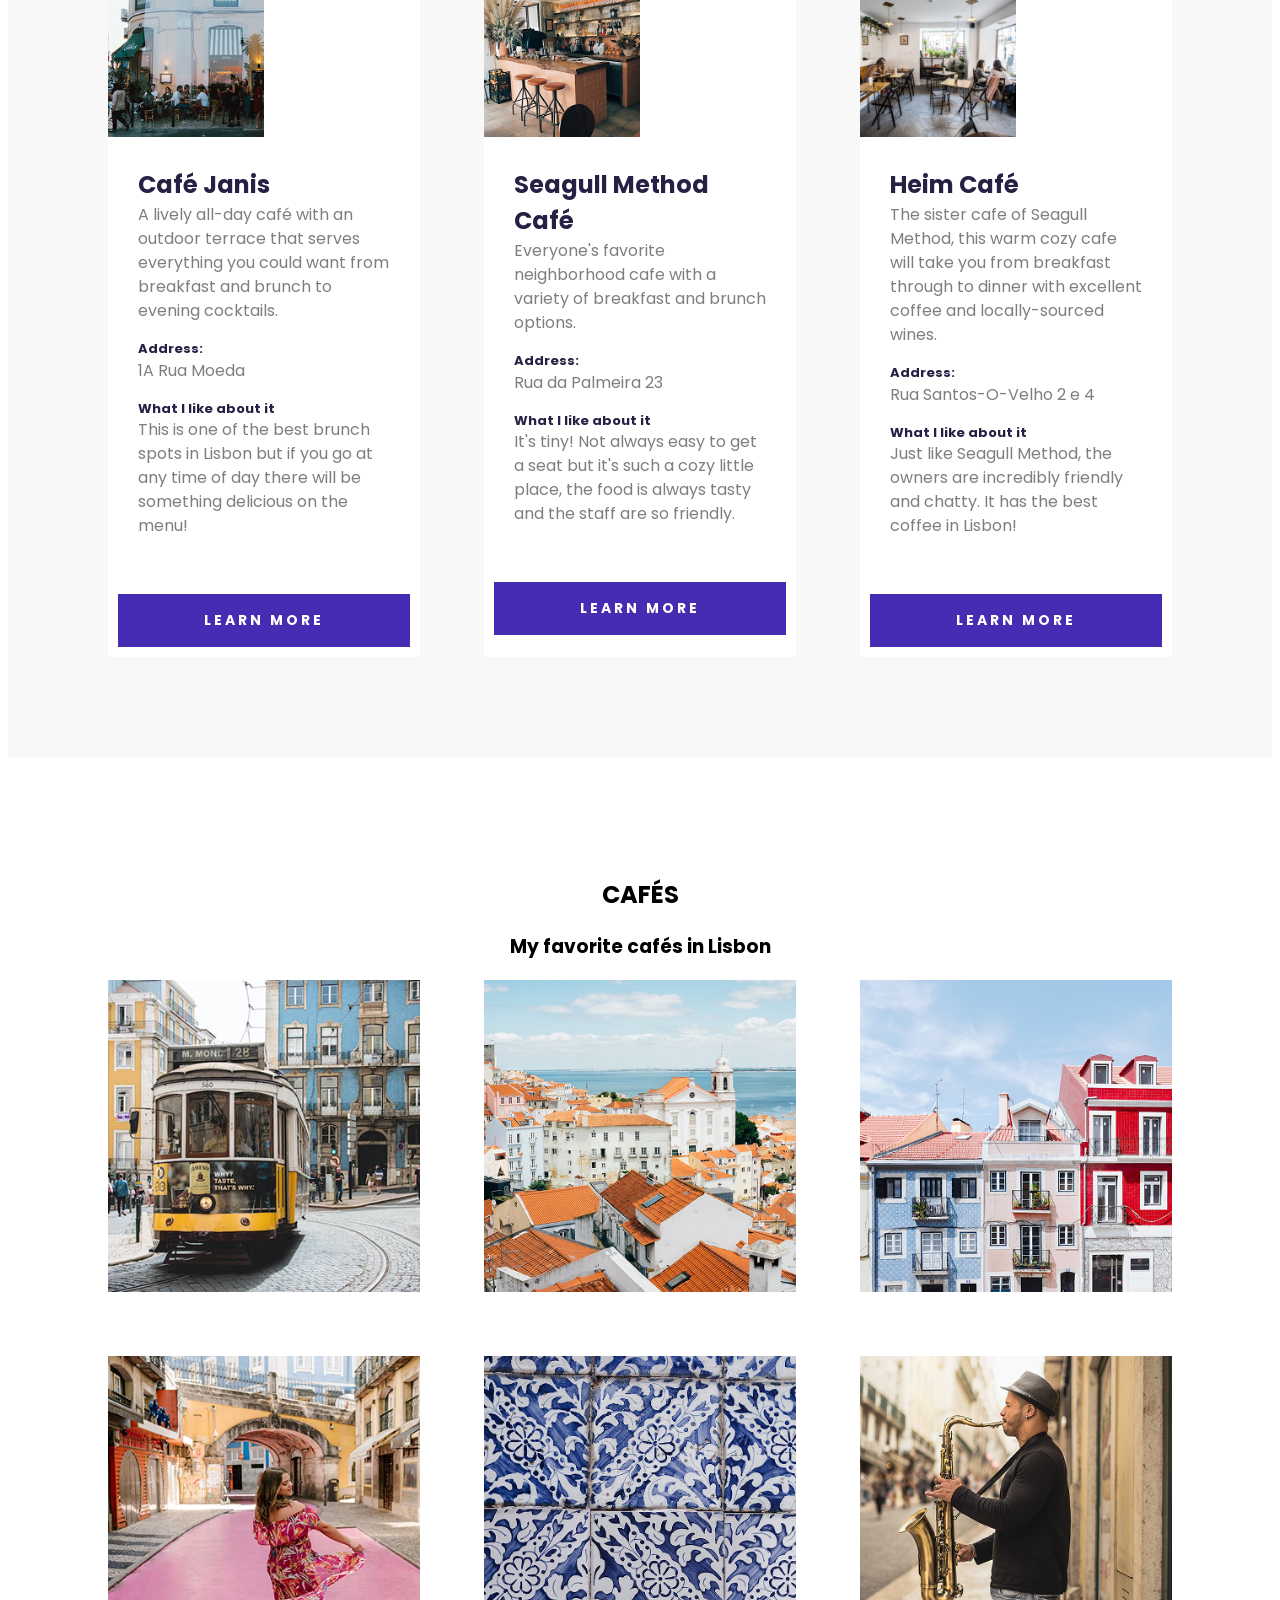
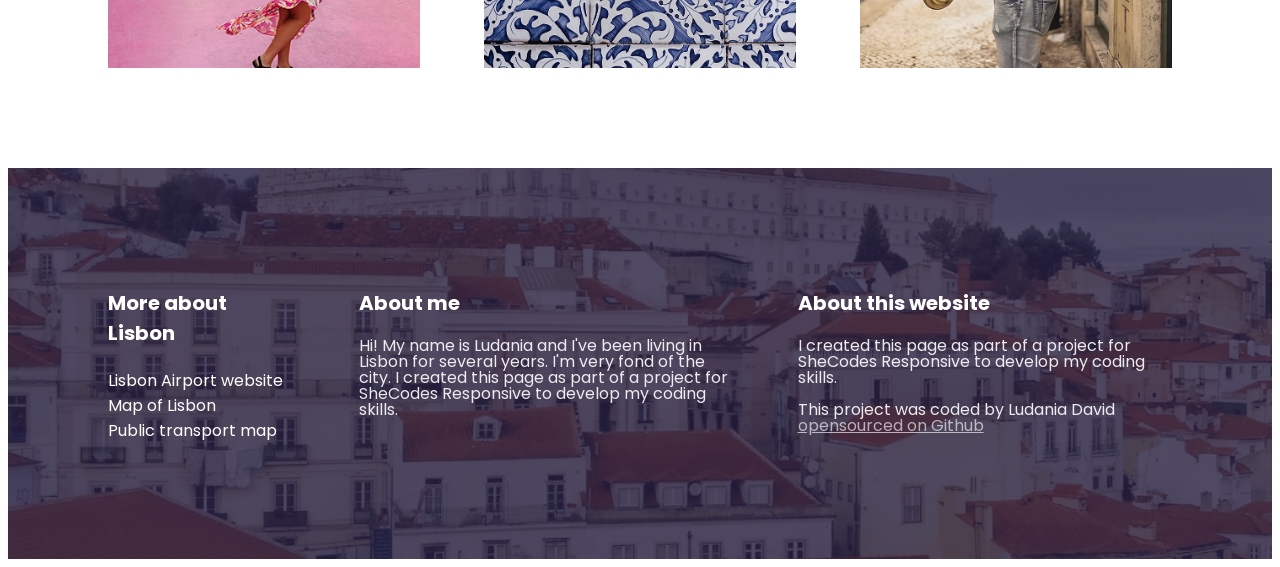
==== commit fa76084e: "added a gallery" ====
--- a/index.html
+++ b/index.html
@@ -61,12 +61,20 @@
         <div class="grid grid-3-columns">
           <!-- Card 1 -->
           <div class="card">
-            <div class="card-header">
+            <div class="card-header grid">
               <img
                 class="img-responsive"
                 src="/src/images/cafe/mf1img.png"
                 alt="Café Janis"
               />
+              <iframe
+                src="https://www.google.com/maps/embed?pb=!1m14!1m8!1m3!1d1556.719924352952!2d-9.1478242!3d38.7077094!3m2!1i1024!2i768!4f13.1!3m3!1m2!1s0xd193480cb12c5bd%3A0xca7504cb134f1942!2sCaf%C3%A9%20Janis!5e0!3m2!1spt-PT!2spt!4v1779574207056!5m2!1spt-PT!2spt"
+                class="embed"
+                style="border: 0"
+                allowfullscreen=""
+                loading="lazy"
+                referrerpolicy="no-referrer-when-downgrade"
+              ></iframe>
             </div>
 
             <div class="card-body">
@@ -102,12 +110,20 @@
 
           <!-- Card 2 -->
           <div class="card">
-            <div class="card-header">
+            <div class="card-header grid">
               <img
                 class="img-responsive"
                 src="/src/images/cafe/mf2img.png"
                 alt="Seagull Method Café"
               />
+              <iframe
+                src="https://www.google.com/maps/embed?pb=!1m18!1m12!1m3!1d3113.1381727257863!2d-9.152610824034804!3d38.714636571763705!2m3!1f0!2f0!3f0!3m2!1i1024!2i768!4f13.1!3m3!1m2!1s0xd19333a2feac5bf%3A0x428bc0902a2efc3e!2sSeagull%20Method!5e0!3m2!1spt-PT!2spt!4v1779578984867!5m2!1spt-PT!2spt"
+                class="embed"
+                style="border: 0"
+                allowfullscreen=""
+                loading="lazy"
+                referrerpolicy="no-referrer-when-downgrade"
+              ></iframe>
             </div>
 
             <div class="card-body">
@@ -143,14 +159,22 @@
 
           <!-- Card 3 -->
           <div class="card">
-            <div class="card-header">
+            <div class="card-header grid">
               <img
                 class="img-responsive"
                 src="/src/images/cafe/mf3img.png"
                 alt="Heim Café"
               />
-            </div>
-
+
+              <iframe
+                class="embed"
+                src="https://www.google.com/maps/embed?pb=!1m18!1m12!1m3!1d3113.45093558248!2d-9.156501600000034!3d38.7074548!2m3!1f0!2f0!3f0!3m2!1i1024!2i768!4f13.1!3m3!1m2!1s0xd193483527ff2db%3A0x6e83c1d32370310c!2sHeim%20Cafe%20Santos!5e0!3m2!1spt-PT!2spt!4v1779578798449!5m2!1spt-PT!2spt"
+                style="border: 0"
+                allowfullscreen=""
+                loading="lazy"
+                referrerpolicy="no-referrer-when-downgrade"
+              ></iframe>
+            </div>
             <div class="card-body">
               <h4>Heim Café</h4>
 
@@ -184,8 +208,47 @@
         </div>
       </section>
 
+      <!-- Gallery -->
+
+      <section class="gallery">
+        <h2 class="text-center">CAFÉS</h2>
+        <h3 class="text-center">My favorite cafés in Lisbon</h3>
+        <div class="grid grid-3-columns">
+          <img
+            class="img-responsive"
+            src="/src/images/gallery/img1.png"
+            alt=""
+          />
+          <img
+            class="img-responsive"
+            src="/src/images/gallery/img2.png"
+            alt=""
+          />
+          <img
+            class="img-responsive"
+            src="/src/images/gallery/img3.png"
+            alt=""
+          />
+          <img
+            class="img-responsive"
+            src="/src/images/gallery/img4.png"
+            alt=""
+          />
+          <img
+            class="img-responsive"
+            src="/src/images/gallery/img5.png"
+            alt=""
+          />
+          <img
+            class="img-responsive"
+            src="/src/images/gallery/img6.png"
+            alt=""
+          />
+        </div>
+      </section>
+
       <footer>
-        <section class="grid grid-3-columns-whith-first-narrow">
+        <section class="grid grid-3-columns-with-first-narrow">
           <div>
             <h3>More about Lisbon</h3>
             <ul>
--- a/src/styles.css
+++ b/src/styles.css
@@ -15,7 +15,7 @@
   grid-template-columns: auto auto;
 }
 
-.grid-3-columns-whith-first-narrow {
+.grid-3-columns-with-first-narrow {
   grid-template-columns: 1fr 2fr 2fr;
 }
 .grid-3-columns {
@@ -136,8 +136,20 @@
   padding: 10px;
 }
 
+.card-header.grid {
+  grid-template-columns: 1fr 1fr;
+  grid-gap: 0;
+}
+
 .img-responsive {
-  max-width: 100%;
+  display: block;
+  width: 100%;
+}
+
+.embed {
+  width: 100%;
+
+  aspect-ratio: 1/1;
 }
 
 section {
@@ -265,11 +277,14 @@
     grid-template-columns: 1fr;
     grid-gap: 32px;
   }
-  .img-responsive {
-    max-width: 100%;
-    margin: 0 auto;
-  }
+
   section {
     padding: 30px;
   }
-}
+  .card-header img {
+    display: none;
+  }
+  .embed {
+    display: none;
+  }
+}
